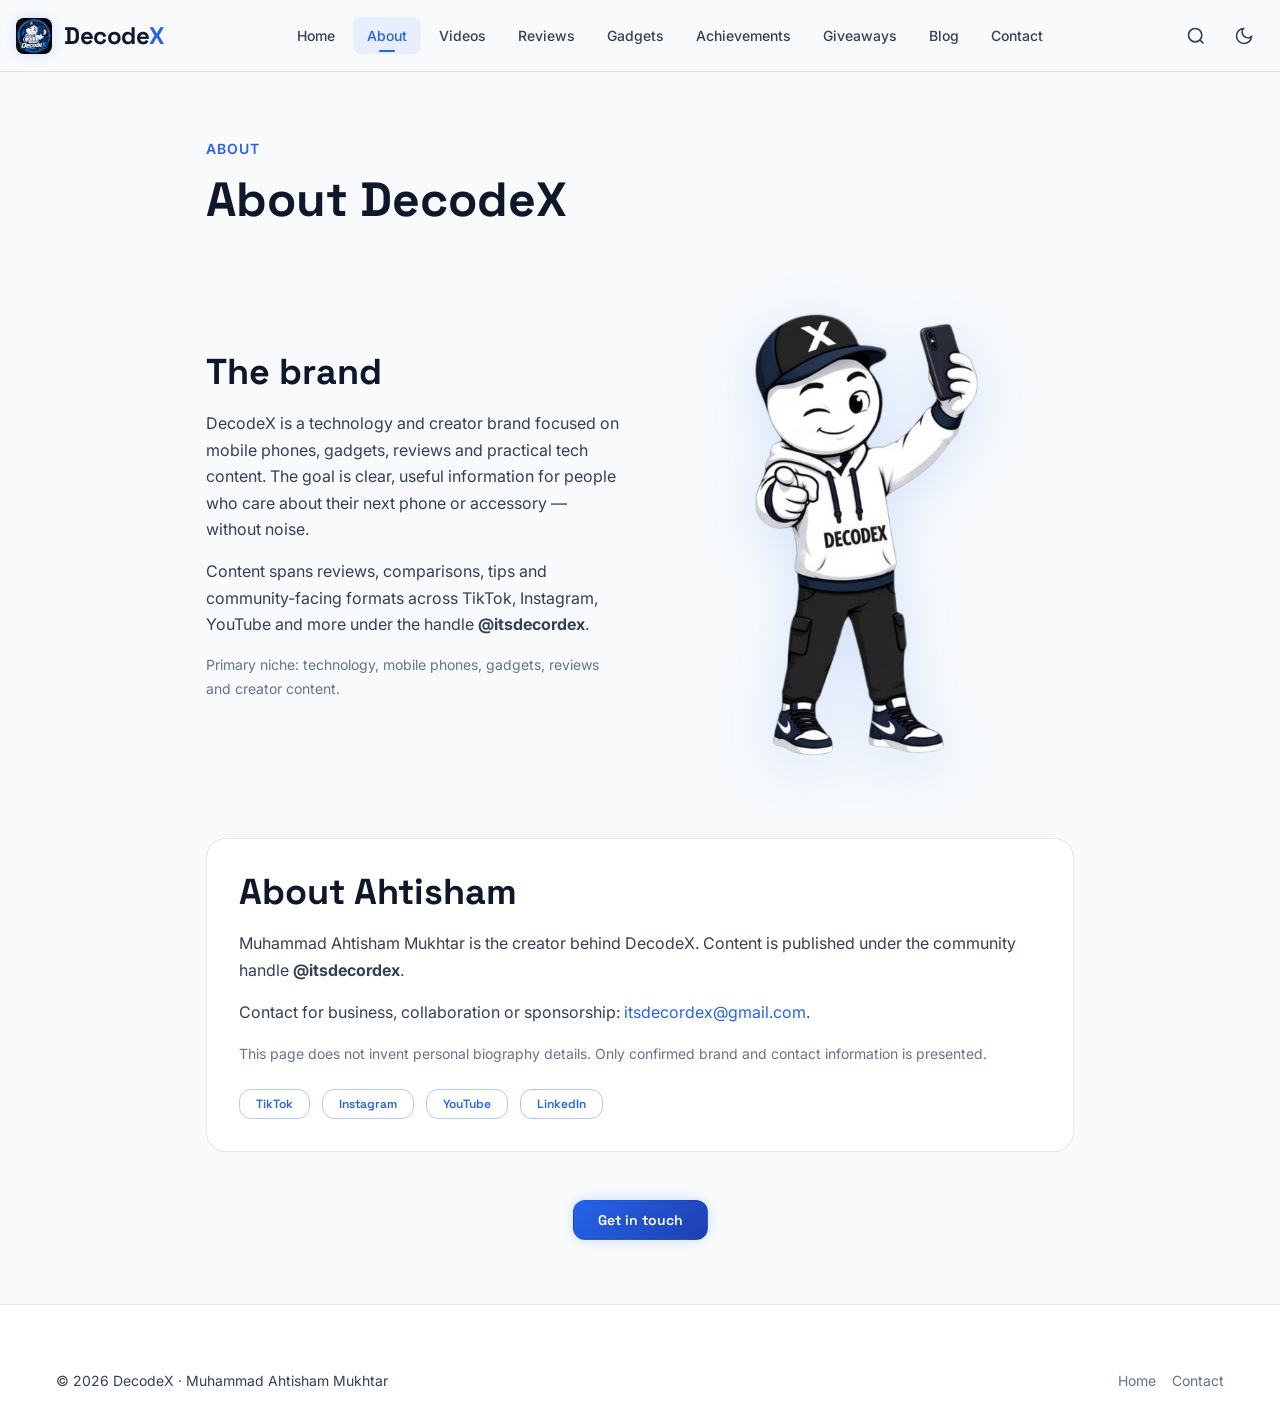
==== decodex/pages/about.html @ 6f349285 "Initial commit" ====
<!DOCTYPE html>
<html lang="en" data-theme="dark">
<head>
  <meta charset="UTF-8">
  <meta name="viewport" content="width=device-width, initial-scale=1.0">
  <meta name="description" content="About DecodeX and creator Muhammad Ahtisham Mukhtar — technology, phones and creator content.">
  <title>About — DecodeX</title>
  <link rel="icon" href="data:image/svg+xml,<svg xmlns='http://www.w3.org/2000/svg' viewBox='0 0 100 100'><rect fill='%233b82f6' rx='20' width='100' height='100'/><text x='50' y='68' font-size='50' font-weight='bold' fill='white' text-anchor='middle' font-family='system-ui'>X</text></svg>">
  <link rel="preconnect" href="https://fonts.googleapis.com">
  <link rel="preconnect" href="https://fonts.gstatic.com" crossorigin>
  <link href="https://fonts.googleapis.com/css2?family=Inter:wght@400;500;600&family=Space+Grotesk:wght@500;600;700&display=swap" rel="stylesheet">
  <link rel="stylesheet" href="../css/variables.css">
  <link rel="stylesheet" href="../css/base.css">
  <link rel="stylesheet" href="../css/layout.css">
  <link rel="stylesheet" href="../css/components.css">
</head>
<body>
  <div id="scroll-progress" class="scroll-progress"></div>
  <header class="site-header">
    <div class="header-inner">
      <a href="../index.html" class="logo"><img src="../assets/images/logo.png" alt="DecodeX" class="logo__mark"><span class="logo__text">Decode<span>X</span></span></a>
      <nav class="nav-desktop" aria-label="Main">
        <a href="../index.html" class="nav-link">Home</a>
        <a href="about.html" class="nav-link active">About</a>
        <a href="videos.html" class="nav-link">Videos</a>
        <a href="reviews.html" class="nav-link">Reviews</a>
        <a href="gadgets.html" class="nav-link">Gadgets</a>
        <a href="achievements.html" class="nav-link">Achievements</a>
        <a href="giveaways.html" class="nav-link">Giveaways</a>
        <a href="blog.html" class="nav-link">Blog</a>
        <a href="contact.html" class="nav-link">Contact</a>
      </nav>
      <div class="header-actions">
        <button class="search-toggle" data-search-open aria-label="Search"><svg width="20" height="20" viewBox="0 0 24 24" fill="none" stroke="currentColor" stroke-width="2"><circle cx="11" cy="11" r="8"/><path d="m21 21-4.3-4.3"/></svg></button>
        <button id="theme-toggle" class="theme-toggle" aria-label="Toggle theme"></button>
        <button id="menu-toggle" class="menu-toggle" aria-label="Menu" aria-expanded="false"><span class="menu-toggle__icon"><span></span><span></span><span></span></span></button>
      </div>
    </div>
  </header>
  <nav id="nav-mobile" class="nav-mobile">
    <ul class="nav-mobile__list">
      <li><a href="../index.html" class="nav-mobile__link">Home</a></li>
      <li><a href="about.html" class="nav-mobile__link active">About</a></li>
      <li><a href="videos.html" class="nav-mobile__link">Videos</a></li>
      <li><a href="reviews.html" class="nav-mobile__link">Reviews</a></li>
      <li><a href="finder.html" class="nav-mobile__link">Phone Finder</a></li>
      <li><a href="contact.html" class="nav-mobile__link">Contact</a></li>
    </ul>
  </nav>

  <main>
    <section class="section">
      <div class="container" style="max-width:900px">
        <div class="section-header" style="text-align:left;margin-bottom:var(--space-12)">
          <span class="section-header__eyebrow">About</span>
          <h1 class="section-header__title">About DecodeX</h1>
        </div>

        <div class="grid grid--2" style="align-items:center;gap:var(--space-10);margin-bottom:var(--space-16)">
          <div>
            <h2 style="margin-bottom:var(--space-4)">The brand</h2>
            <p style="margin-bottom:var(--space-4)">
              DecodeX is a technology and creator brand focused on mobile phones, gadgets, reviews and practical tech content.
              The goal is clear, useful information for people who care about their next phone or accessory — without noise.
            </p>
            <p style="margin-bottom:var(--space-4)">
              Content spans reviews, comparisons, tips and community-facing formats across TikTok, Instagram, YouTube and more under the handle <strong>@itsdecordex</strong>.
            </p>
            <p style="color:var(--color-text-muted);font-size:var(--fs-sm)">
              Primary niche: technology, mobile phones, gadgets, reviews and creator content.
            </p>
          </div>
          <div class="text-center">
            <img src="../assets/images/character.png" alt="DecodeX mascot" style="max-width:260px;margin-inline:auto;filter:drop-shadow(0 12px 28px rgba(59,130,246,0.2))" width="260" height="320" loading="lazy">
          </div>
        </div>

        <div style="background:var(--color-bg-card);border:1px solid var(--color-border);border-radius:var(--radius-2xl);padding:var(--space-8);margin-bottom:var(--space-12)">
          <h2 style="margin-bottom:var(--space-4)">About Ahtisham</h2>
          <p style="margin-bottom:var(--space-4)">
            Muhammad Ahtisham Mukhtar is the creator behind DecodeX. Content is published under the community handle <strong>@itsdecordex</strong>.
          </p>
          <p style="margin-bottom:var(--space-4)">
            Contact for business, collaboration or sponsorship: <a href="mailto:itsdecordex@gmail.com">itsdecordex@gmail.com</a>.
          </p>
          <p style="color:var(--color-text-muted);font-size:var(--fs-sm)">
            This page does not invent personal biography details. Only confirmed brand and contact information is presented.
          </p>
          <div style="margin-top:var(--space-6);display:flex;flex-wrap:wrap;gap:var(--space-3)">
            <a href="https://www.tiktok.com/@itsdecordex" class="btn btn--outline btn--sm" target="_blank" rel="noopener">TikTok</a>
            <a href="https://www.instagram.com/itsdecordex" class="btn btn--outline btn--sm" target="_blank" rel="noopener">Instagram</a>
            <a href="https://youtube.com/@itsdecordex" class="btn btn--outline btn--sm" target="_blank" rel="noopener">YouTube</a>
            <a href="https://www.linkedin.com/in/muhammad-ahtisham-mukhtar-68341a3a6" class="btn btn--outline btn--sm" target="_blank" rel="noopener">LinkedIn</a>
          </div>
        </div>

        <div class="text-center">
          <a href="contact.html" class="btn btn--primary">Get in touch</a>
        </div>
      </div>
    </section>
  </main>

  <footer class="site-footer">
    <div class="container">
      <div class="footer-bottom" style="border:none;padding-top:0">
        <p>© <span id="year"></span> DecodeX · Muhammad Ahtisham Mukhtar</p>
        <div class="footer-bottom__links">
          <a href="../index.html">Home</a>
          <a href="contact.html">Contact</a>
        </div>
      </div>
    </div>
  </footer>
  <button id="back-to-top" class="back-to-top" aria-label="Back to top"><svg width="20" height="20" viewBox="0 0 24 24" fill="none" stroke="currentColor" stroke-width="2"><path d="M18 15l-6-6-6 6"/></svg></button>
  <div id="search-overlay" class="search-overlay" role="dialog" aria-modal="true"><div class="search-modal"><div class="search-input-wrap"><input type="search" id="search-input" placeholder="Search…" aria-label="Search"><button id="search-close" class="btn btn--ghost btn--sm">Esc</button></div><div id="search-results" class="search-results"></div></div></div>
  <script>document.getElementById('year').textContent=new Date().getFullYear();</script>
  <script src="../data/phones.js"></script>
  <script src="../data/videos.js"></script>
  <script src="../js/app.js"></script>
</body>
</html>
---- decodex/css/variables.css ----
:root {
  /* Color Tokens - Dark Theme (Default) */
  --color-bg-primary: #0a0e1a;
  --color-bg-secondary: #0f1525;
  --color-bg-tertiary: #151c2e;
  --color-bg-elevated: #1a2338;
  --color-bg-card: #121a2c;
  --color-bg-hover: #1e2a42;
  
  --color-surface: #0d1320;
  --color-surface-alt: #141c2e;
  
  --color-text-primary: #f0f4fc;
  --color-text-secondary: #a0aec8;
  --color-text-muted: #6b7a99;
  --color-text-inverse: #0a0e1a;
  
  --color-accent: #3b82f6;
  --color-accent-hover: #60a5fa;
  --color-accent-muted: #2563eb;
  --color-accent-glow: rgba(59, 130, 246, 0.35);
  --color-accent-soft: rgba(59, 130, 246, 0.12);
  
  --color-royal: #1e3a8a;
  --color-royal-deep: #1e2a5a;
  --color-navy: #0f172a;
  
  --color-border: rgba(148, 163, 184, 0.12);
  --color-border-strong: rgba(148, 163, 184, 0.22);
  --color-border-accent: rgba(59, 130, 246, 0.4);
  
  --color-success: #22c55e;
  --color-warning: #f59e0b;
  --color-error: #ef4444;
  --color-info: #38bdf8;
  
  --color-white: #ffffff;
  --color-black: #000000;
  
  /* Gradients */
  --gradient-hero: linear-gradient(135deg, #0a0e1a 0%, #0f172a 40%, #1e3a5f 100%);
  --gradient-card: linear-gradient(180deg, rgba(30, 42, 66, 0.6) 0%, rgba(15, 21, 37, 0.9) 100%);
  --gradient-accent: linear-gradient(135deg, #3b82f6 0%, #1d4ed8 100%);
  --gradient-glow: radial-gradient(ellipse at center, rgba(59, 130, 246, 0.15) 0%, transparent 70%);
  
  /* Typography */
  --font-heading: 'Space Grotesk', 'Segoe UI', system-ui, sans-serif;
  --font-body: 'Inter', 'Segoe UI', system-ui, sans-serif;
  --font-mono: 'JetBrains Mono', 'Fira Code', monospace;
  
  --fs-xs: 0.75rem;
  --fs-sm: 0.875rem;
  --fs-base: 1rem;
  --fs-md: 1.125rem;
  --fs-lg: 1.25rem;
  --fs-xl: 1.5rem;
  --fs-2xl: 1.875rem;
  --fs-3xl: 2.25rem;
  --fs-4xl: 3rem;
  --fs-5xl: 3.75rem;
  --fs-6xl: 4.5rem;
  
  --fw-normal: 400;
  --fw-medium: 500;
  --fw-semibold: 600;
  --fw-bold: 700;
  --fw-extrabold: 800;
  
  --lh-tight: 1.2;
  --lh-snug: 1.35;
  --lh-normal: 1.5;
  --lh-relaxed: 1.65;
  
  /* Spacing Scale */
  --space-1: 0.25rem;
  --space-2: 0.5rem;
  --space-3: 0.75rem;
  --space-4: 1rem;
  --space-5: 1.25rem;
  --space-6: 1.5rem;
  --space-8: 2rem;
  --space-10: 2.5rem;
  --space-12: 3rem;
  --space-16: 4rem;
  --space-20: 5rem;
  --space-24: 6rem;
  --space-32: 8rem;
  
  /* Border Radius */
  --radius-sm: 0.375rem;
  --radius-md: 0.5rem;
  --radius-lg: 0.75rem;
  --radius-xl: 1rem;
  --radius-2xl: 1.25rem;
  --radius-3xl: 1.5rem;
  --radius-full: 9999px;
  
  /* Shadows */
  --shadow-sm: 0 1px 2px rgba(0, 0, 0, 0.3);
  --shadow-md: 0 4px 12px rgba(0, 0, 0, 0.35);
  --shadow-lg: 0 10px 30px rgba(0, 0, 0, 0.4);
  --shadow-xl: 0 20px 50px rgba(0, 0, 0, 0.45);
  --shadow-glow: 0 0 30px var(--color-accent-glow);
  --shadow-glow-sm: 0 0 15px var(--color-accent-glow);
  --shadow-card: 0 4px 20px rgba(0, 0, 0, 0.25), 0 0 0 1px var(--color-border);
  
  /* Transitions */
  --transition-fast: 150ms ease;
  --transition-base: 250ms ease;
  --transition-slow: 400ms ease;
  --transition-spring: 400ms cubic-bezier(0.34, 1.56, 0.64, 1);
  
  /* Layout */
  --header-height: 72px;
  --container-max: 1200px;
  --container-wide: 1400px;
  --sidebar-width: 280px;
  
  /* Z-index */
  --z-dropdown: 100;
  --z-sticky: 200;
  --z-header: 300;
  --z-modal: 400;
  --z-toast: 500;
  --z-preloader: 600;
}

/* Light Theme */
[data-theme="light"] {
  --color-bg-primary: #f8fafc;
  --color-bg-secondary: #ffffff;
  --color-bg-tertiary: #f1f5f9;
  --color-bg-elevated: #ffffff;
  --color-bg-card: #ffffff;
  --color-bg-hover: #e2e8f0;
  
  --color-surface: #ffffff;
  --color-surface-alt: #f1f5f9;
  
  --color-text-primary: #0f172a;
  --color-text-secondary: #334155;
  --color-text-muted: #64748b;
  --color-text-inverse: #f8fafc;
  
  --color-accent: #2563eb;
  --color-accent-hover: #1d4ed8;
  --color-accent-muted: #3b82f6;
  --color-accent-glow: rgba(37, 99, 235, 0.2);
  --color-accent-soft: rgba(37, 99, 235, 0.08);
  
  --color-royal: #1e40af;
  --color-royal-deep: #1e3a8a;
  --color-navy: #0f172a;
  
  --color-border: rgba(15, 23, 42, 0.1);
  --color-border-strong: rgba(15, 23, 42, 0.18);
  --color-border-accent: rgba(37, 99, 235, 0.35);
  
  --gradient-hero: linear-gradient(135deg, #f8fafc 0%, #e0e7ff 50%, #dbeafe 100%);
  --gradient-card: linear-gradient(180deg, #ffffff 0%, #f8fafc 100%);
  --gradient-accent: linear-gradient(135deg, #2563eb 0%, #1e40af 100%);
  --gradient-glow: radial-gradient(ellipse at center, rgba(37, 99, 235, 0.08) 0%, transparent 70%);
  
  --shadow-sm: 0 1px 2px rgba(0, 0, 0, 0.06);
  --shadow-md: 0 4px 12px rgba(0, 0, 0, 0.08);
  --shadow-lg: 0 10px 30px rgba(0, 0, 0, 0.1);
  --shadow-xl: 0 20px 50px rgba(0, 0, 0, 0.12);
  --shadow-glow: 0 0 25px var(--color-accent-glow);
  --shadow-glow-sm: 0 0 12px var(--color-accent-glow);
  --shadow-card: 0 4px 20px rgba(0, 0, 0, 0.06), 0 0 0 1px var(--color-border);
}

/* Reduced Motion */
@media (prefers-reduced-motion: reduce) {
  :root {
    --transition-fast: 0ms;
    --transition-base: 0ms;
    --transition-slow: 0ms;
    --transition-spring: 0ms;
  }
}
---- decodex/css/base.css ----
/* Reset & Base */
*,
*::before,
*::after {
  box-sizing: border-box;
  margin: 0;
  padding: 0;
}

html {
  scroll-behavior: smooth;
  -webkit-text-size-adjust: 100%;
  text-size-adjust: 100%;
}

@media (prefers-reduced-motion: reduce) {
  html {
    scroll-behavior: auto;
  }
}

body {
  font-family: var(--font-body);
  font-size: var(--fs-base);
  font-weight: var(--fw-normal);
  line-height: var(--lh-normal);
  color: var(--color-text-primary);
  background-color: var(--color-bg-primary);
  min-height: 100vh;
  overflow-x: hidden;
  -webkit-font-smoothing: antialiased;
  -moz-osx-font-smoothing: grayscale;
}

img, video, svg {
  max-width: 100%;
  height: auto;
  display: block;
}

a {
  color: var(--color-accent);
  text-decoration: none;
  transition: color var(--transition-fast);
}

a:hover {
  color: var(--color-accent-hover);
}

button {
  font-family: inherit;
  cursor: pointer;
  border: none;
  background: none;
}

ul, ol {
  list-style: none;
}

h1, h2, h3, h4, h5, h6 {
  font-family: var(--font-heading);
  font-weight: var(--fw-bold);
  line-height: var(--lh-tight);
  color: var(--color-text-primary);
}

h1 { font-size: var(--fs-4xl); }
h2 { font-size: var(--fs-3xl); }
h3 { font-size: var(--fs-2xl); }
h4 { font-size: var(--fs-xl); }
h5 { font-size: var(--fs-lg); }
h6 { font-size: var(--fs-md); }

p {
  color: var(--color-text-secondary);
  line-height: var(--lh-relaxed);
}

:focus-visible {
  outline: 2px solid var(--color-accent);
  outline-offset: 3px;
}

::selection {
  background: var(--color-accent);
  color: var(--color-white);
}

/* Utility Classes */
.container {
  width: 100%;
  max-width: var(--container-max);
  margin-inline: auto;
  padding-inline: var(--space-4);
}

.container--wide {
  max-width: var(--container-wide);
}

.sr-only {
  position: absolute;
  width: 1px;
  height: 1px;
  padding: 0;
  margin: -1px;
  overflow: hidden;
  clip: rect(0, 0, 0, 0);
  white-space: nowrap;
  border: 0;
}

.visually-hidden {
  position: absolute !important;
  height: 1px;
  width: 1px;
  overflow: hidden;
  clip: rect(1px, 1px, 1px, 1px);
  white-space: nowrap;
}

/* Section spacing */
.section {
  padding-block: var(--space-16);
}

.section--sm {
  padding-block: var(--space-10);
}

.section--lg {
  padding-block: var(--space-24);
}

.section-header {
  margin-bottom: var(--space-10);
  text-align: center;
}

.section-header__eyebrow {
  display: inline-block;
  font-size: var(--fs-sm);
  font-weight: var(--fw-semibold);
  text-transform: uppercase;
  letter-spacing: 0.08em;
  color: var(--color-accent);
  margin-bottom: var(--space-3);
}

.section-header__title {
  margin-bottom: var(--space-3);
}

.section-header__desc {
  max-width: 560px;
  margin-inline: auto;
  color: var(--color-text-secondary);
}

/* Buttons */
.btn {
  display: inline-flex;
  align-items: center;
  justify-content: center;
  gap: var(--space-2);
  padding: 0.75rem 1.5rem;
  font-family: var(--font-heading);
  font-size: var(--fs-sm);
  font-weight: var(--fw-semibold);
  line-height: 1;
  border-radius: var(--radius-lg);
  border: 1px solid transparent;
  transition: all var(--transition-base);
  white-space: nowrap;
  text-decoration: none;
  cursor: pointer;
}

.btn:disabled {
  opacity: 0.5;
  cursor: not-allowed;
}

.btn--primary {
  background: var(--gradient-accent);
  color: var(--color-white);
  box-shadow: var(--shadow-glow-sm);
}

.btn--primary:hover {
  transform: translateY(-2px);
  box-shadow: var(--shadow-glow);
  color: var(--color-white);
}

.btn--secondary {
  background: var(--color-bg-elevated);
  color: var(--color-text-primary);
  border-color: var(--color-border-strong);
}

.btn--secondary:hover {
  background: var(--color-bg-hover);
  border-color: var(--color-accent);
  color: var(--color-accent);
}

.btn--ghost {
  background: transparent;
  color: var(--color-text-secondary);
  border-color: transparent;
}

.btn--ghost:hover {
  color: var(--color-accent);
  background: var(--color-accent-soft);
}

.btn--outline {
  background: transparent;
  color: var(--color-accent);
  border-color: var(--color-border-accent);
}

.btn--outline:hover {
  background: var(--color-accent-soft);
  border-color: var(--color-accent);
}

.btn--sm {
  padding: 0.5rem 1rem;
  font-size: var(--fs-xs);
}

.btn--lg {
  padding: 1rem 2rem;
  font-size: var(--fs-base);
}

.btn--icon {
  width: 44px;
  height: 44px;
  padding: 0;
  border-radius: var(--radius-full);
}

/* Cards */
.card {
  background: var(--color-bg-card);
  border: 1px solid var(--color-border);
  border-radius: var(--radius-xl);
  overflow: hidden;
  transition: all var(--transition-base);
  box-shadow: var(--shadow-card);
}

.card:hover {
  border-color: var(--color-border-accent);
  box-shadow: var(--shadow-lg), var(--shadow-glow-sm);
  transform: translateY(-4px);
}

.card__body {
  padding: var(--space-5);
}

.card__title {
  font-size: var(--fs-lg);
  margin-bottom: var(--space-2);
}

.card__desc {
  font-size: var(--fs-sm);
  color: var(--color-text-secondary);
}

/* Badges */
.badge {
  display: inline-flex;
  align-items: center;
  gap: var(--space-1);
  padding: 0.25rem 0.625rem;
  font-size: var(--fs-xs);
  font-weight: var(--fw-semibold);
  border-radius: var(--radius-full);
  background: var(--color-accent-soft);
  color: var(--color-accent);
  text-transform: uppercase;
  letter-spacing: 0.04em;
}

.badge--success {
  background: rgba(34, 197, 94, 0.15);
  color: var(--color-success);
}

.badge--warning {
  background: rgba(245, 158, 11, 0.15);
  color: var(--color-warning);
}

.badge--error {
  background: rgba(239, 68, 68, 0.15);
  color: var(--color-error);
}

.badge--neutral {
  background: var(--color-bg-hover);
  color: var(--color-text-muted);
}

/* Tags */
.tag {
  display: inline-flex;
  padding: 0.3rem 0.75rem;
  font-size: var(--fs-xs);
  font-weight: var(--fw-medium);
  border-radius: var(--radius-md);
  background: var(--color-bg-tertiary);
  color: var(--color-text-secondary);
  border: 1px solid var(--color-border);
}

/* Grid helpers */
.grid {
  display: grid;
  gap: var(--space-6);
}

.grid--2 {
  grid-template-columns: repeat(2, 1fr);
}

.grid--3 {
  grid-template-columns: repeat(3, 1fr);
}

.grid--4 {
  grid-template-columns: repeat(4, 1fr);
}

@media (max-width: 1024px) {
  .grid--4 { grid-template-columns: repeat(2, 1fr); }
  .grid--3 { grid-template-columns: repeat(2, 1fr); }
}

@media (max-width: 640px) {
  .grid--4,
  .grid--3,
  .grid--2 {
    grid-template-columns: 1fr;
  }
}

/* Flex helpers */
.flex {
  display: flex;
}

.flex-center {
  display: flex;
  align-items: center;
  justify-content: center;
}

.flex-between {
  display: flex;
  align-items: center;
  justify-content: space-between;
}

.gap-2 { gap: var(--space-2); }
.gap-3 { gap: var(--space-3); }
.gap-4 { gap: var(--space-4); }
.gap-6 { gap: var(--space-6); }

/* Text utilities */
.text-center { text-align: center; }
.text-left { text-align: left; }
.text-right { text-align: right; }
.text-accent { color: var(--color-accent); }
.text-muted { color: var(--color-text-muted); }
.text-secondary { color: var(--color-text-secondary); }

/* Glow effects */
.glow {
  box-shadow: var(--shadow-glow);
}

.glow-text {
  text-shadow: 0 0 20px var(--color-accent-glow);
}

/* Scrollbar */
::-webkit-scrollbar {
  width: 8px;
  height: 8px;
}

::-webkit-scrollbar-track {
  background: var(--color-bg-secondary);
}

::-webkit-scrollbar-thumb {
  background: var(--color-bg-hover);
  border-radius: var(--radius-full);
}

::-webkit-scrollbar-thumb:hover {
  background: var(--color-accent-muted);
}
---- decodex/css/layout.css ----
/* ========== HEADER ========== */
.site-header {
  position: sticky;
  top: 0;
  z-index: var(--z-header);
  height: var(--header-height);
  background: rgba(10, 14, 26, 0.85);
  backdrop-filter: blur(16px);
  -webkit-backdrop-filter: blur(16px);
  border-bottom: 1px solid var(--color-border);
  transition: background var(--transition-base), box-shadow var(--transition-base);
}

[data-theme="light"] .site-header {
  background: rgba(248, 250, 252, 0.9);
}

.site-header.scrolled {
  box-shadow: var(--shadow-md);
}

.header-inner {
  display: flex;
  align-items: center;
  justify-content: space-between;
  height: 100%;
  max-width: var(--container-wide);
  margin-inline: auto;
  padding-inline: var(--space-4);
}

.logo {
  display: flex;
  align-items: center;
  gap: var(--space-3);
  text-decoration: none;
  color: var(--color-text-primary);
  font-family: var(--font-heading);
  font-weight: var(--fw-extrabold);
  font-size: var(--fs-xl);
  letter-spacing: -0.02em;
}

.logo__mark {
  width: 36px;
  height: 36px;
  border-radius: var(--radius-md);
  display: flex;
  align-items: center;
  justify-content: center;
  color: white;
  font-weight: var(--fw-extrabold);
  font-size: var(--fs-lg);
  box-shadow: var(--shadow-glow-sm);
  object-fit: cover;
}

.logo__text span {
  color: var(--color-accent);
}

/* Navigation */
.nav-desktop {
  display: none;
  align-items: center;
  gap: var(--space-1);
}

@media (min-width: 1024px) {
  .nav-desktop {
    display: flex;
  }
}

.nav-link {
  padding: 0.5rem 0.875rem;
  font-size: var(--fs-sm);
  font-weight: var(--fw-medium);
  color: var(--color-text-secondary);
  border-radius: var(--radius-md);
  transition: all var(--transition-fast);
  position: relative;
}

.nav-link:hover,
.nav-link.active {
  color: var(--color-accent);
  background: var(--color-accent-soft);
}

.nav-link.active::after {
  content: '';
  position: absolute;
  bottom: 2px;
  left: 50%;
  transform: translateX(-50%);
  width: 16px;
  height: 2px;
  background: var(--color-accent);
  border-radius: var(--radius-full);
}

/* Header actions */
.header-actions {
  display: flex;
  align-items: center;
  gap: var(--space-2);
}

.theme-toggle,
.search-toggle,
.menu-toggle {
  width: 40px;
  height: 40px;
  display: flex;
  align-items: center;
  justify-content: center;
  border-radius: var(--radius-full);
  color: var(--color-text-secondary);
  background: transparent;
  border: 1px solid transparent;
  transition: all var(--transition-fast);
}

.theme-toggle:hover,
.search-toggle:hover,
.menu-toggle:hover {
  color: var(--color-accent);
  background: var(--color-accent-soft);
  border-color: var(--color-border-accent);
}

.menu-toggle {
  display: flex;
}

@media (min-width: 1024px) {
  .menu-toggle {
    display: none;
  }
}

.menu-toggle__icon {
  width: 22px;
  height: 16px;
  position: relative;
}

.menu-toggle__icon span {
  display: block;
  position: absolute;
  height: 2px;
  width: 100%;
  background: currentColor;
  border-radius: 2px;
  transition: all var(--transition-base);
}

.menu-toggle__icon span:nth-child(1) { top: 0; }
.menu-toggle__icon span:nth-child(2) { top: 7px; }
.menu-toggle__icon span:nth-child(3) { top: 14px; }

.menu-toggle[aria-expanded="true"] .menu-toggle__icon span:nth-child(1) {
  top: 7px;
  transform: rotate(45deg);
}

.menu-toggle[aria-expanded="true"] .menu-toggle__icon span:nth-child(2) {
  opacity: 0;
}

.menu-toggle[aria-expanded="true"] .menu-toggle__icon span:nth-child(3) {
  top: 7px;
  transform: rotate(-45deg);
}

/* Mobile Nav */
.nav-mobile {
  position: fixed;
  inset: var(--header-height) 0 0 0;
  background: var(--color-bg-primary);
  z-index: var(--z-header);
  transform: translateX(100%);
  transition: transform var(--transition-slow);
  overflow-y: auto;
  padding: var(--space-6);
}

.nav-mobile.open {
  transform: translateX(0);
}

.nav-mobile__list {
  display: flex;
  flex-direction: column;
  gap: var(--space-2);
}

.nav-mobile__link {
  display: block;
  padding: var(--space-4);
  font-size: var(--fs-lg);
  font-weight: var(--fw-medium);
  color: var(--color-text-secondary);
  border-radius: var(--radius-lg);
  border: 1px solid transparent;
  transition: all var(--transition-fast);
}

.nav-mobile__link:hover,
.nav-mobile__link.active {
  color: var(--color-accent);
  background: var(--color-accent-soft);
  border-color: var(--color-border-accent);
}

.nav-mobile__socials {
  margin-top: var(--space-8);
  display: flex;
  gap: var(--space-3);
  justify-content: center;
}

/* ========== HERO ========== */
.hero {
  position: relative;
  min-height: calc(100vh - var(--header-height));
  display: flex;
  align-items: center;
  overflow: hidden;
  background: var(--gradient-hero);
}

.hero::before {
  content: '';
  position: absolute;
  inset: 0;
  background: var(--gradient-glow);
  pointer-events: none;
}

.hero-inner {
  display: grid;
  grid-template-columns: 1fr;
  gap: var(--space-10);
  align-items: center;
  position: relative;
  z-index: 1;
  padding-block: var(--space-12);
}

@media (min-width: 900px) {
  .hero-inner {
    grid-template-columns: 1.1fr 0.9fr;
    gap: var(--space-8);
  }
}

.hero-content {
  max-width: 580px;
}

.hero-eyebrow {
  display: inline-flex;
  align-items: center;
  gap: var(--space-2);
  padding: 0.4rem 0.9rem;
  background: var(--color-accent-soft);
  border: 1px solid var(--color-border-accent);
  border-radius: var(--radius-full);
  font-size: var(--fs-sm);
  font-weight: var(--fw-semibold);
  color: var(--color-accent);
  margin-bottom: var(--space-5);
}

.hero-title {
  font-size: clamp(2.25rem, 5vw, 3.75rem);
  font-weight: var(--fw-extrabold);
  letter-spacing: -0.03em;
  margin-bottom: var(--space-5);
  line-height: 1.1;
}

.hero-title span {
  color: var(--color-accent);
  position: relative;
}

.hero-desc {
  font-size: var(--fs-lg);
  color: var(--color-text-secondary);
  margin-bottom: var(--space-8);
  max-width: 480px;
}

.hero-ctas {
  display: flex;
  flex-wrap: wrap;
  gap: var(--space-3);
  margin-bottom: var(--space-8);
}

.hero-stats {
  display: flex;
  flex-wrap: wrap;
  gap: var(--space-6);
}

.hero-stat {
  text-align: left;
}

.hero-stat__value {
  font-family: var(--font-heading);
  font-size: var(--fs-2xl);
  font-weight: var(--fw-bold);
  color: var(--color-text-primary);
}

.hero-stat__label {
  font-size: var(--fs-sm);
  color: var(--color-text-muted);
}

.hero-character {
  position: relative;
  display: flex;
  justify-content: center;
  align-items: flex-end;
}

.hero-character__img {
  max-width: 380px;
  width: 100%;
  height: auto;
  filter: drop-shadow(0 20px 40px rgba(59, 130, 246, 0.25));
  animation: float 6s ease-in-out infinite;
}

@media (prefers-reduced-motion: reduce) {
  .hero-character__img {
    animation: none;
  }
}

@keyframes float {
  0%, 100% { transform: translateY(0); }
  50% { transform: translateY(-12px); }
}

.hero-character__glow {
  position: absolute;
  bottom: 10%;
  left: 50%;
  transform: translateX(-50%);
  width: 70%;
  height: 40%;
  background: radial-gradient(ellipse, var(--color-accent-glow) 0%, transparent 70%);
  pointer-events: none;
  z-index: -1;
}

/* ========== FOOTER ========== */
.site-footer {
  background: var(--color-bg-secondary);
  border-top: 1px solid var(--color-border);
  padding-block: var(--space-16) var(--space-8);
}

.footer-grid {
  display: grid;
  grid-template-columns: 1.5fr 1fr 1fr 1fr;
  gap: var(--space-10);
  margin-bottom: var(--space-12);
}

@media (max-width: 900px) {
  .footer-grid {
    grid-template-columns: 1fr 1fr;
  }
}

@media (max-width: 560px) {
  .footer-grid {
    grid-template-columns: 1fr;
  }
}

.footer-brand__logo {
  display: flex;
  align-items: center;
  gap: var(--space-2);
  font-family: var(--font-heading);
  font-weight: var(--fw-extrabold);
  font-size: var(--fs-xl);
  color: var(--color-text-primary);
  margin-bottom: var(--space-4);
}

.footer-brand__tagline {
  font-size: var(--fs-sm);
  color: var(--color-text-muted);
  margin-bottom: var(--space-5);
  max-width: 260px;
}

.footer-socials {
  display: flex;
  gap: var(--space-3);
}

.footer-social {
  width: 40px;
  height: 40px;
  display: flex;
  align-items: center;
  justify-content: center;
  border-radius: var(--radius-full);
  background: var(--color-bg-elevated);
  border: 1px solid var(--color-border);
  color: var(--color-text-secondary);
  transition: all var(--transition-fast);
}

.footer-social:hover {
  color: var(--color-accent);
  border-color: var(--color-accent);
  background: var(--color-accent-soft);
  transform: translateY(-2px);
}

.footer-col__title {
  font-size: var(--fs-sm);
  font-weight: var(--fw-semibold);
  text-transform: uppercase;
  letter-spacing: 0.06em;
  color: var(--color-text-primary);
  margin-bottom: var(--space-4);
}

.footer-links {
  display: flex;
  flex-direction: column;
  gap: var(--space-2);
}

.footer-links a {
  font-size: var(--fs-sm);
  color: var(--color-text-secondary);
  transition: color var(--transition-fast);
}

.footer-links a:hover {
  color: var(--color-accent);
}

.footer-bottom {
  display: flex;
  flex-wrap: wrap;
  align-items: center;
  justify-content: space-between;
  gap: var(--space-4);
  padding-top: var(--space-8);
  border-top: 1px solid var(--color-border);
  font-size: var(--fs-sm);
  color: var(--color-text-muted);
}

.footer-bottom__links {
  display: flex;
  gap: var(--space-4);
}

.footer-bottom__links a {
  color: var(--color-text-muted);
}

.footer-bottom__links a:hover {
  color: var(--color-accent);
}

/* Back to top */
.back-to-top {
  position: fixed;
  bottom: var(--space-6);
  right: var(--space-6);
  width: 48px;
  height: 48px;
  display: flex;
  align-items: center;
  justify-content: center;
  background: var(--color-accent);
  color: white;
  border-radius: var(--radius-full);
  box-shadow: var(--shadow-glow);
  opacity: 0;
  visibility: hidden;
  transform: translateY(20px);
  transition: all var(--transition-base);
  z-index: var(--z-sticky);
}

.back-to-top.visible {
  opacity: 1;
  visibility: visible;
  transform: translateY(0);
}

.back-to-top:hover {
  transform: translateY(-4px);
  box-shadow: var(--shadow-glow), var(--shadow-lg);
}

/* Scroll progress */
.scroll-progress {
  position: fixed;
  top: 0;
  left: 0;
  height: 3px;
  background: var(--gradient-accent);
  width: 0%;
  z-index: calc(var(--z-header) + 1);
  transition: width 50ms linear;
}
---- decodex/css/components.css ----
/* ========== FEATURED / CONTENT CARDS ========== */
.featured-grid {
  display: grid;
  grid-template-columns: repeat(auto-fill, minmax(280px, 1fr));
  gap: var(--space-6);
}

.content-card {
  background: var(--color-bg-card);
  border: 1px solid var(--color-border);
  border-radius: var(--radius-xl);
  overflow: hidden;
  transition: all var(--transition-base);
  display: flex;
  flex-direction: column;
}

.content-card:hover {
  border-color: var(--color-border-accent);
  transform: translateY(-4px);
  box-shadow: var(--shadow-lg), var(--shadow-glow-sm);
}

.content-card__media {
  position: relative;
  aspect-ratio: 16 / 10;
  overflow: hidden;
  background: var(--color-bg-tertiary);
}

.content-card__media img {
  width: 100%;
  height: 100%;
  object-fit: cover;
  transition: transform var(--transition-slow);
}

.content-card:hover .content-card__media img {
  transform: scale(1.05);
}

.content-card__badge {
  position: absolute;
  top: var(--space-3);
  left: var(--space-3);
}

.content-card__body {
  padding: var(--space-5);
  flex: 1;
  display: flex;
  flex-direction: column;
}

.content-card__meta {
  display: flex;
  align-items: center;
  gap: var(--space-3);
  font-size: var(--fs-xs);
  color: var(--color-text-muted);
  margin-bottom: var(--space-2);
}

.content-card__title {
  font-size: var(--fs-lg);
  margin-bottom: var(--space-2);
  display: -webkit-box;
  -webkit-line-clamp: 2;
  -webkit-box-orient: vertical;
  overflow: hidden;
}

.content-card__desc {
  font-size: var(--fs-sm);
  color: var(--color-text-secondary);
  margin-bottom: var(--space-4);
  flex: 1;
  display: -webkit-box;
  -webkit-line-clamp: 2;
  -webkit-box-orient: vertical;
  overflow: hidden;
}

.content-card__footer {
  display: flex;
  align-items: center;
  justify-content: space-between;
  margin-top: auto;
}

/* ========== VIDEO CARDS (TikTok style) ========== */
.video-carousel {
  position: relative;
  overflow: hidden;
}

.video-track {
  display: flex;
  gap: var(--space-4);
  overflow-x: auto;
  scroll-snap-type: x mandatory;
  scroll-behavior: smooth;
  -webkit-overflow-scrolling: touch;
  padding-bottom: var(--space-4);
  scrollbar-width: none;
}

.video-track::-webkit-scrollbar {
  display: none;
}

.video-card {
  flex: 0 0 220px;
  scroll-snap-align: start;
  background: var(--color-bg-card);
  border: 1px solid var(--color-border);
  border-radius: var(--radius-xl);
  overflow: hidden;
  transition: all var(--transition-base);
}

@media (min-width: 640px) {
  .video-card {
    flex: 0 0 260px;
  }
}

.video-card:hover {
  border-color: var(--color-border-accent);
  transform: translateY(-4px);
  box-shadow: var(--shadow-glow-sm);
}

.video-card__thumb {
  position: relative;
  aspect-ratio: 9 / 16;
  background: var(--color-bg-tertiary);
  overflow: hidden;
}

.video-card__thumb img {
  width: 100%;
  height: 100%;
  object-fit: cover;
}

.video-card__platform {
  position: absolute;
  top: var(--space-3);
  right: var(--space-3);
  padding: 0.25rem 0.5rem;
  background: rgba(0, 0, 0, 0.7);
  border-radius: var(--radius-sm);
  font-size: 0.65rem;
  font-weight: var(--fw-semibold);
  color: white;
  text-transform: uppercase;
}

.video-card__play {
  position: absolute;
  inset: 0;
  display: flex;
  align-items: center;
  justify-content: center;
  background: rgba(0, 0, 0, 0.3);
  opacity: 0;
  transition: opacity var(--transition-fast);
}

.video-card:hover .video-card__play {
  opacity: 1;
}

.video-card__play-icon {
  width: 48px;
  height: 48px;
  background: var(--color-accent);
  border-radius: var(--radius-full);
  display: flex;
  align-items: center;
  justify-content: center;
  color: white;
  box-shadow: var(--shadow-glow);
}

.video-card__body {
  padding: var(--space-4);
}

.video-card__title {
  font-size: var(--fs-sm);
  font-weight: var(--fw-semibold);
  margin-bottom: var(--space-1);
  display: -webkit-box;
  -webkit-line-clamp: 2;
  -webkit-box-orient: vertical;
  overflow: hidden;
}

.video-card__meta {
  font-size: var(--fs-xs);
  color: var(--color-text-muted);
}

.carousel-nav {
  display: flex;
  gap: var(--space-2);
  justify-content: flex-end;
  margin-bottom: var(--space-4);
}

.carousel-btn {
  width: 40px;
  height: 40px;
  display: flex;
  align-items: center;
  justify-content: center;
  border-radius: var(--radius-full);
  background: var(--color-bg-elevated);
  border: 1px solid var(--color-border);
  color: var(--color-text-secondary);
  transition: all var(--transition-fast);
}

.carousel-btn:hover:not(:disabled) {
  color: var(--color-accent);
  border-color: var(--color-accent);
  background: var(--color-accent-soft);
}

.carousel-btn:disabled {
  opacity: 0.4;
  cursor: not-allowed;
}

/* ========== PHONE CARDS ========== */
.phone-card {
  background: var(--color-bg-card);
  border: 1px solid var(--color-border);
  border-radius: var(--radius-xl);
  overflow: hidden;
  transition: all var(--transition-base);
  display: flex;
  flex-direction: column;
}

.phone-card:hover {
  border-color: var(--color-border-accent);
  transform: translateY(-4px);
  box-shadow: var(--shadow-lg), var(--shadow-glow-sm);
}

.phone-card__img {
  aspect-ratio: 1;
  background: var(--color-bg-tertiary);
  display: flex;
  align-items: center;
  justify-content: center;
  padding: var(--space-6);
}

.phone-card__img img {
  max-height: 180px;
  object-fit: contain;
}

.phone-card__body {
  padding: var(--space-5);
  flex: 1;
  display: flex;
  flex-direction: column;
}

.phone-card__brand {
  font-size: var(--fs-xs);
  color: var(--color-text-muted);
  text-transform: uppercase;
  letter-spacing: 0.05em;
  margin-bottom: var(--space-1);
}

.phone-card__name {
  font-size: var(--fs-lg);
  margin-bottom: var(--space-2);
}

.phone-card__rating {
  display: flex;
  align-items: center;
  gap: var(--space-2);
  margin-bottom: var(--space-3);
}

.stars {
  display: flex;
  gap: 2px;
  color: var(--color-warning);
}

.phone-card__price {
  font-family: var(--font-heading);
  font-size: var(--fs-xl);
  font-weight: var(--fw-bold);
  color: var(--color-accent);
  margin-bottom: var(--space-1);
}

.phone-card__price-note {
  font-size: var(--fs-xs);
  color: var(--color-text-muted);
  margin-bottom: var(--space-4);
}

.phone-card__specs {
  display: flex;
  flex-wrap: wrap;
  gap: var(--space-2);
  margin-bottom: var(--space-4);
}

.phone-card__actions {
  display: flex;
  gap: var(--space-2);
  margin-top: auto;
}

/* ========== PHONE FINDER ========== */
.finder-panel {
  background: var(--color-bg-card);
  border: 1px solid var(--color-border);
  border-radius: var(--radius-2xl);
  padding: var(--space-8);
}

.finder-criteria {
  display: grid;
  grid-template-columns: repeat(auto-fill, minmax(140px, 1fr));
  gap: var(--space-3);
  margin-bottom: var(--space-6);
}

.criteria-chip {
  display: flex;
  align-items: center;
  gap: var(--space-2);
  padding: 0.75rem 1rem;
  background: var(--color-bg-tertiary);
  border: 1px solid var(--color-border);
  border-radius: var(--radius-lg);
  font-size: var(--fs-sm);
  font-weight: var(--fw-medium);
  color: var(--color-text-secondary);
  cursor: pointer;
  transition: all var(--transition-fast);
  user-select: none;
}

.criteria-chip:hover {
  border-color: var(--color-border-accent);
  color: var(--color-accent);
}

.criteria-chip.active {
  background: var(--color-accent-soft);
  border-color: var(--color-accent);
  color: var(--color-accent);
}

.criteria-chip input {
  display: none;
}

.budget-range {
  margin-bottom: var(--space-6);
}

.budget-range label {
  display: block;
  font-size: var(--fs-sm);
  font-weight: var(--fw-medium);
  margin-bottom: var(--space-2);
  color: var(--color-text-secondary);
}

.budget-range input[type="range"] {
  width: 100%;
  accent-color: var(--color-accent);
}

.budget-display {
  font-family: var(--font-heading);
  font-weight: var(--fw-bold);
  color: var(--color-accent);
  margin-top: var(--space-2);
}

.finder-results {
  margin-top: var(--space-8);
}

.match-card {
  background: var(--color-bg-elevated);
  border: 1px solid var(--color-border);
  border-radius: var(--radius-xl);
  padding: var(--space-5);
  display: grid;
  grid-template-columns: auto 1fr auto;
  gap: var(--space-5);
  align-items: center;
  margin-bottom: var(--space-4);
  transition: all var(--transition-fast);
}

.match-card:hover {
  border-color: var(--color-border-accent);
}

.match-score {
  width: 56px;
  height: 56px;
  border-radius: var(--radius-full);
  background: var(--color-accent-soft);
  border: 2px solid var(--color-accent);
  display: flex;
  align-items: center;
  justify-content: center;
  font-family: var(--font-heading);
  font-weight: var(--fw-bold);
  color: var(--color-accent);
  font-size: var(--fs-sm);
}

/* ========== COMPARISON ========== */
.compare-table {
  width: 100%;
  border-collapse: collapse;
  font-size: var(--fs-sm);
}

.compare-table th,
.compare-table td {
  padding: var(--space-3) var(--space-4);
  text-align: left;
  border-bottom: 1px solid var(--color-border);
}

.compare-table th {
  background: var(--color-bg-tertiary);
  font-weight: var(--fw-semibold);
  color: var(--color-text-primary);
}

.compare-table td {
  color: var(--color-text-secondary);
}

.compare-table .highlight {
  color: var(--color-accent);
  font-weight: var(--fw-semibold);
}

.compare-mobile {
  display: none;
}

@media (max-width: 768px) {
  .compare-desktop {
    display: none;
  }
  .compare-mobile {
    display: block;
  }
  .compare-mobile__section {
    margin-bottom: var(--space-6);
  }
  .compare-mobile__row {
    display: grid;
    grid-template-columns: 1fr 1fr;
    gap: var(--space-3);
    padding: var(--space-3) 0;
    border-bottom: 1px solid var(--color-border);
  }
  .compare-mobile__label {
    grid-column: 1 / -1;
    font-size: var(--fs-xs);
    font-weight: var(--fw-semibold);
    color: var(--color-text-muted);
    text-transform: uppercase;
    margin-bottom: var(--space-1);
  }
}

/* ========== CONTACT FORM ========== */
.contact-form {
  display: grid;
  gap: var(--space-5);
}

.form-group {
  display: flex;
  flex-direction: column;
  gap: var(--space-2);
}

.form-group label {
  font-size: var(--fs-sm);
  font-weight: var(--fw-medium);
  color: var(--color-text-secondary);
}

.form-group input,
.form-group select,
.form-group textarea {
  padding: 0.875rem 1rem;
  background: var(--color-bg-tertiary);
  border: 1px solid var(--color-border);
  border-radius: var(--radius-lg);
  color: var(--color-text-primary);
  font-family: inherit;
  font-size: var(--fs-base);
  transition: border-color var(--transition-fast), box-shadow var(--transition-fast);
}

.form-group input:focus,
.form-group select:focus,
.form-group textarea:focus {
  outline: none;
  border-color: var(--color-accent);
  box-shadow: 0 0 0 3px var(--color-accent-soft);
}

.form-group textarea {
  min-height: 140px;
  resize: vertical;
}

.form-group .error-msg {
  font-size: var(--fs-xs);
  color: var(--color-error);
  display: none;
}

.form-group.has-error input,
.form-group.has-error select,
.form-group.has-error textarea {
  border-color: var(--color-error);
}

.form-group.has-error .error-msg {
  display: block;
}

.form-row {
  display: grid;
  grid-template-columns: 1fr 1fr;
  gap: var(--space-5);
}

@media (max-width: 560px) {
  .form-row {
    grid-template-columns: 1fr;
  }
}

/* ========== TOAST ========== */
.toast-container {
  position: fixed;
  bottom: var(--space-6);
  left: 50%;
  transform: translateX(-50%);
  z-index: var(--z-toast);
  display: flex;
  flex-direction: column;
  gap: var(--space-3);
  pointer-events: none;
}

.toast {
  pointer-events: auto;
  padding: var(--space-4) var(--space-5);
  background: var(--color-bg-elevated);
  border: 1px solid var(--color-border);
  border-radius: var(--radius-lg);
  box-shadow: var(--shadow-lg);
  display: flex;
  align-items: center;
  gap: var(--space-3);
  min-width: 280px;
  max-width: 420px;
  animation: toast-in 0.3s ease;
}

.toast--success {
  border-color: var(--color-success);
}

.toast--error {
  border-color: var(--color-error);
}

@keyframes toast-in {
  from {
    opacity: 0;
    transform: translateY(20px);
  }
  to {
    opacity: 1;
    transform: translateY(0);
  }
}

/* ========== SEARCH MODAL ========== */
.search-overlay {
  position: fixed;
  inset: 0;
  background: rgba(0, 0, 0, 0.7);
  backdrop-filter: blur(8px);
  z-index: var(--z-modal);
  display: flex;
  align-items: flex-start;
  justify-content: center;
  padding-top: 15vh;
  opacity: 0;
  visibility: hidden;
  transition: all var(--transition-base);
}

.search-overlay.open {
  opacity: 1;
  visibility: visible;
}

.search-modal {
  width: 100%;
  max-width: 600px;
  background: var(--color-bg-card);
  border: 1px solid var(--color-border);
  border-radius: var(--radius-2xl);
  box-shadow: var(--shadow-xl);
  overflow: hidden;
  transform: translateY(-20px);
  transition: transform var(--transition-base);
}

.search-overlay.open .search-modal {
  transform: translateY(0);
}

.search-input-wrap {
  display: flex;
  align-items: center;
  gap: var(--space-3);
  padding: var(--space-4) var(--space-5);
  border-bottom: 1px solid var(--color-border);
}

.search-input-wrap input {
  flex: 1;
  background: transparent;
  border: none;
  color: var(--color-text-primary);
  font-size: var(--fs-lg);
  outline: none;
}

.search-results {
  max-height: 400px;
  overflow-y: auto;
  padding: var(--space-3);
}

.search-result-item {
  display: flex;
  align-items: center;
  gap: var(--space-3);
  padding: var(--space-3) var(--space-4);
  border-radius: var(--radius-lg);
  cursor: pointer;
  transition: background var(--transition-fast);
}

.search-result-item:hover,
.search-result-item:focus {
  background: var(--color-accent-soft);
}

.search-empty {
  padding: var(--space-8);
  text-align: center;
  color: var(--color-text-muted);
}

/* ========== ANNOUNCEMENT BANNER ========== */
.announcement-banner {
  background: var(--gradient-accent);
  color: white;
  padding: var(--space-3) var(--space-4);
  text-align: center;
  font-size: var(--fs-sm);
  font-weight: var(--fw-medium);
  position: relative;
}

.announcement-banner a {
  color: white;
  text-decoration: underline;
}

.announcement-banner__close {
  position: absolute;
  right: var(--space-4);
  top: 50%;
  transform: translateY(-50%);
  color: white;
  opacity: 0.8;
  background: none;
  border: none;
  cursor: pointer;
  font-size: var(--fs-lg);
}

/* ========== SKELETON ========== */
.skeleton {
  background: linear-gradient(90deg, var(--color-bg-tertiary) 25%, var(--color-bg-hover) 50%, var(--color-bg-tertiary) 75%);
  background-size: 200% 100%;
  animation: skeleton-pulse 1.5s ease-in-out infinite;
  border-radius: var(--radius-md);
}

@keyframes skeleton-pulse {
  0% { background-position: 200% 0; }
  100% { background-position: -200% 0; }
}

@media (prefers-reduced-motion: reduce) {
  .skeleton {
    animation: none;
  }
}

/* ========== EMPTY STATE ========== */
.empty-state {
  text-align: center;
  padding: var(--space-16) var(--space-4);
}

.empty-state__icon {
  font-size: 3rem;
  margin-bottom: var(--space-4);
  opacity: 0.5;
}

.empty-state__title {
  margin-bottom: var(--space-2);
}

.empty-state__desc {
  color: var(--color-text-muted);
  max-width: 360px;
  margin-inline: auto;
}

/* ========== ACHIEVEMENT / BADGE ========== */
.achievement-card {
  background: var(--color-bg-card);
  border: 1px solid var(--color-border);
  border-radius: var(--radius-xl);
  padding: var(--space-6);
  text-align: center;
  transition: all var(--transition-base);
}

.achievement-card:hover {
  border-color: var(--color-border-accent);
  box-shadow: var(--shadow-glow-sm);
}

.achievement-card__icon {
  width: 64px;
  height: 64px;
  margin-inline: auto;
  margin-bottom: var(--space-4);
  background: var(--color-accent-soft);
  border-radius: var(--radius-full);
  display: flex;
  align-items: center;
  justify-content: center;
  font-size: 1.75rem;
  color: var(--color-accent);
}

.achievement-card__title {
  font-size: var(--fs-lg);
  margin-bottom: var(--space-2);
}

.achievement-card__desc {
  font-size: var(--fs-sm);
  color: var(--color-text-secondary);
}

.demo-label {
  display: inline-block;
  margin-top: var(--space-3);
  font-size: var(--fs-xs);
  padding: 0.2rem 0.5rem;
  background: rgba(245, 158, 11, 0.15);
  color: var(--color-warning);
  border-radius: var(--radius-sm);
  font-weight: var(--fw-semibold);
}
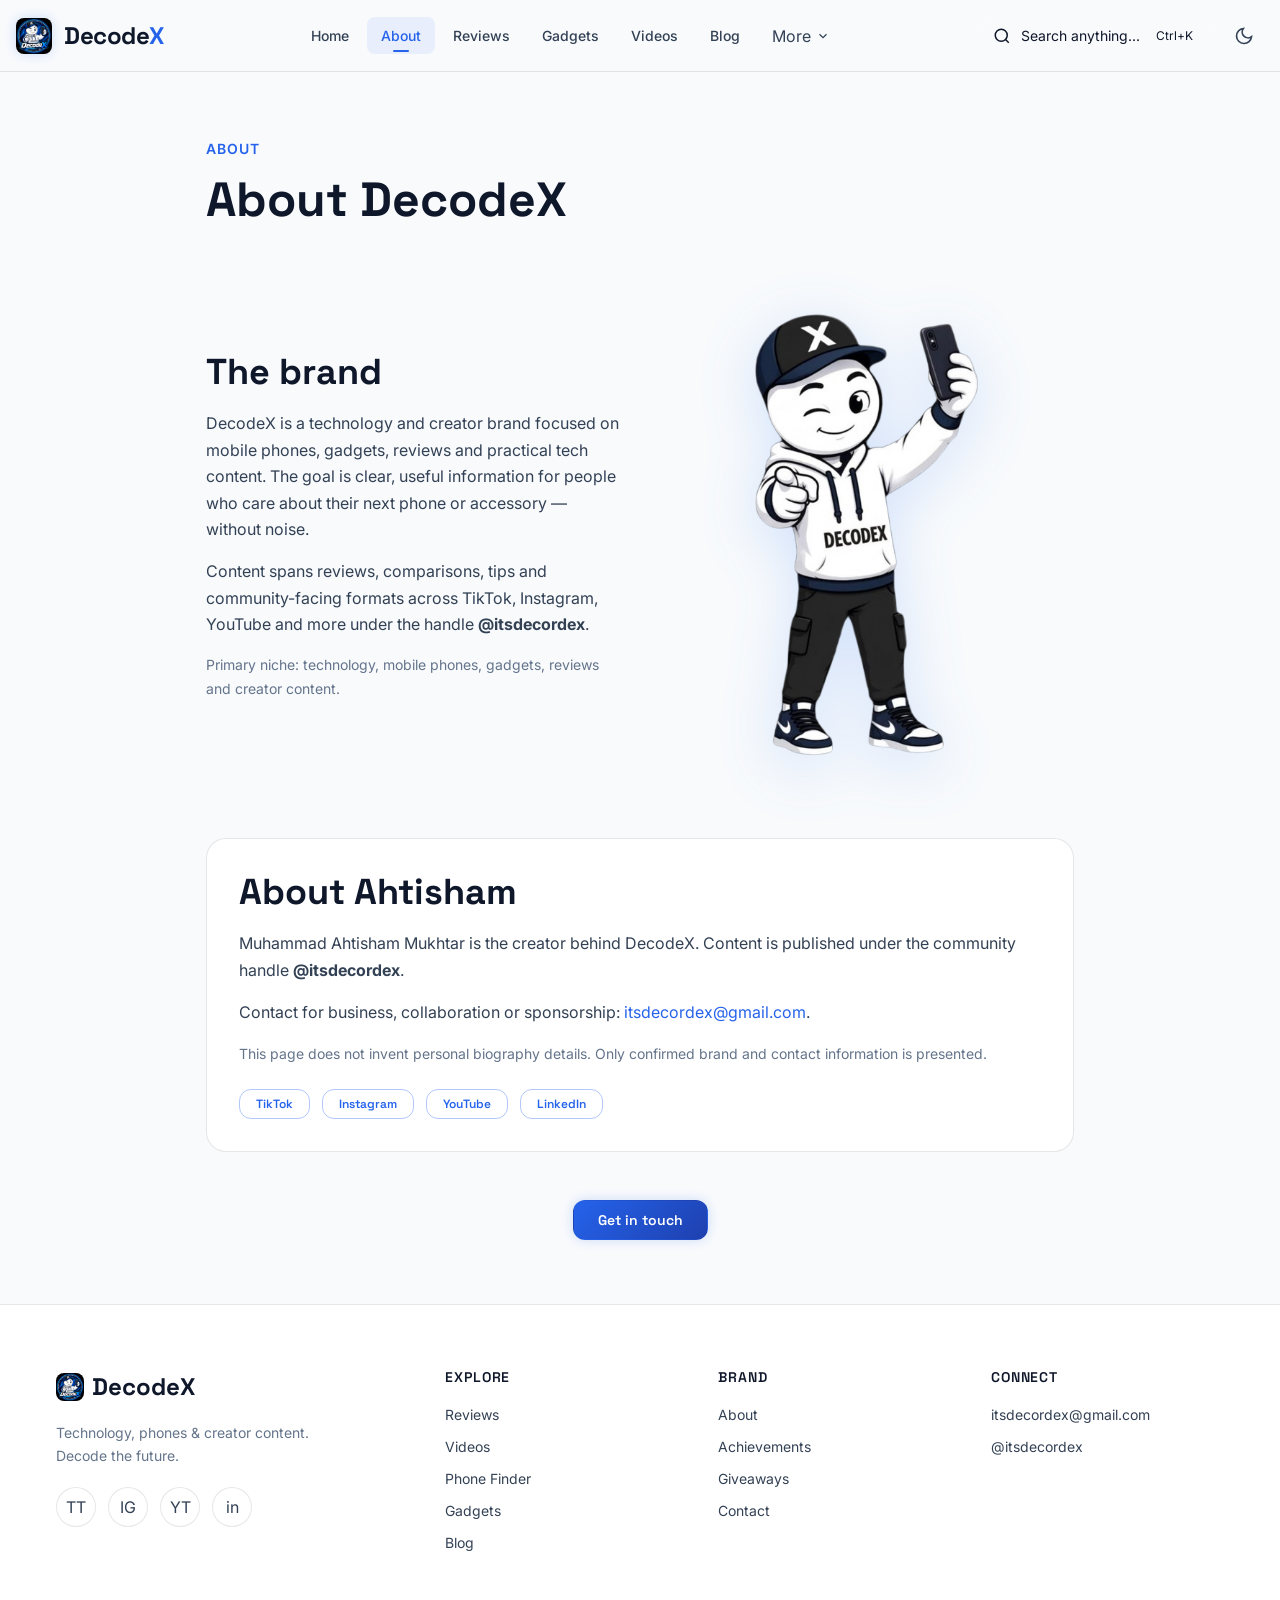
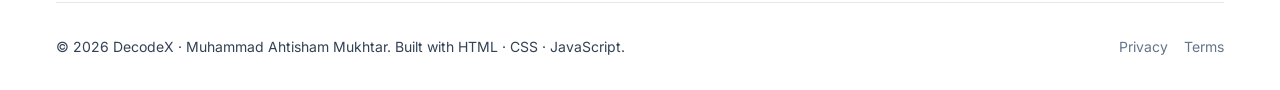
==== commit 4a97cbe9: "Initial commit" ====
--- a/decodex/pages/about.html
+++ b/decodex/pages/about.html
@@ -13,40 +13,8 @@
   <link rel="stylesheet" href="../css/base.css">
   <link rel="stylesheet" href="../css/layout.css">
   <link rel="stylesheet" href="../css/components.css">
-</head>
-<body>
-  <div id="scroll-progress" class="scroll-progress"></div>
-  <header class="site-header">
-    <div class="header-inner">
-      <a href="../index.html" class="logo"><img src="../assets/images/logo.png" alt="DecodeX" class="logo__mark"><span class="logo__text">Decode<span>X</span></span></a>
-      <nav class="nav-desktop" aria-label="Main">
-        <a href="../index.html" class="nav-link">Home</a>
-        <a href="about.html" class="nav-link active">About</a>
-        <a href="videos.html" class="nav-link">Videos</a>
-        <a href="reviews.html" class="nav-link">Reviews</a>
-        <a href="gadgets.html" class="nav-link">Gadgets</a>
-        <a href="achievements.html" class="nav-link">Achievements</a>
-        <a href="giveaways.html" class="nav-link">Giveaways</a>
-        <a href="blog.html" class="nav-link">Blog</a>
-        <a href="contact.html" class="nav-link">Contact</a>
-      </nav>
-      <div class="header-actions">
-        <button class="search-toggle" data-search-open aria-label="Search"><svg width="20" height="20" viewBox="0 0 24 24" fill="none" stroke="currentColor" stroke-width="2"><circle cx="11" cy="11" r="8"/><path d="m21 21-4.3-4.3"/></svg></button>
-        <button id="theme-toggle" class="theme-toggle" aria-label="Toggle theme"></button>
-        <button id="menu-toggle" class="menu-toggle" aria-label="Menu" aria-expanded="false"><span class="menu-toggle__icon"><span></span><span></span><span></span></span></button>
-      </div>
-    </div>
-  </header>
-  <nav id="nav-mobile" class="nav-mobile">
-    <ul class="nav-mobile__list">
-      <li><a href="../index.html" class="nav-mobile__link">Home</a></li>
-      <li><a href="about.html" class="nav-mobile__link active">About</a></li>
-      <li><a href="videos.html" class="nav-mobile__link">Videos</a></li>
-      <li><a href="reviews.html" class="nav-mobile__link">Reviews</a></li>
-      <li><a href="finder.html" class="nav-mobile__link">Phone Finder</a></li>
-      <li><a href="contact.html" class="nav-mobile__link">Contact</a></li>
-    </ul>
-  </nav>
+  
+  <div id="site-header"></div>
 
   <main>
     <section class="section">
@@ -101,22 +69,13 @@
     </section>
   </main>
 
-  <footer class="site-footer">
-    <div class="container">
-      <div class="footer-bottom" style="border:none;padding-top:0">
-        <p>© <span id="year"></span> DecodeX · Muhammad Ahtisham Mukhtar</p>
-        <div class="footer-bottom__links">
-          <a href="../index.html">Home</a>
-          <a href="contact.html">Contact</a>
-        </div>
-      </div>
-    </div>
-  </footer>
+ <div id="site-footer"></div>
   <button id="back-to-top" class="back-to-top" aria-label="Back to top"><svg width="20" height="20" viewBox="0 0 24 24" fill="none" stroke="currentColor" stroke-width="2"><path d="M18 15l-6-6-6 6"/></svg></button>
   <div id="search-overlay" class="search-overlay" role="dialog" aria-modal="true"><div class="search-modal"><div class="search-input-wrap"><input type="search" id="search-input" placeholder="Search…" aria-label="Search"><button id="search-close" class="btn btn--ghost btn--sm">Esc</button></div><div id="search-results" class="search-results"></div></div></div>
   <script>document.getElementById('year').textContent=new Date().getFullYear();</script>
   <script src="../data/phones.js"></script>
   <script src="../data/videos.js"></script>
+  <script src="../js/partials.js"></script>
   <script src="../js/app.js"></script>
 </body>
 </html>
--- a/decodex/css/layout.css
+++ b/decodex/css/layout.css
@@ -226,11 +226,11 @@
   position: relative;
   min-height: calc(100vh - var(--header-height));
   display: flex;
-  align-items: center;
+  align-items: flex-start;
+  padding-top: var(--space-12);
   overflow: hidden;
   background: var(--gradient-hero);
 }
-
 .hero::before {
   content: '';
   position: absolute;
@@ -246,7 +246,8 @@
   align-items: center;
   position: relative;
   z-index: 1;
-  padding-block: var(--space-12);
+  padding-block: var(--space-4);
+  padding-bottom: var(--space-12);
 }
 
 @media (min-width: 900px) {
@@ -258,8 +259,16 @@
 
 .hero-content {
   max-width: 580px;
-}
-
+  position: relative;
+}
+.hero-sparkle {
+  position: absolute;
+  top: -2.5rem;
+  left: 0.5rem;
+  color: var(--color-accent);
+  opacity: 0.6;
+  animation: float 5s ease-in-out infinite;
+}
 .hero-eyebrow {
   display: inline-flex;
   align-items: center;
@@ -286,7 +295,21 @@
   color: var(--color-accent);
   position: relative;
 }
-
+.hero-title__italic {
+  color: var(--color-accent);
+  font-style: italic;
+  position: relative;
+  display: inline-block;
+}
+.hero-title__italic::after {
+  content: '';
+  position: absolute;
+  left: -2%;
+  right: -2%;
+  bottom: -0.15em;
+  height: 0.5em;
+  background: url("data:image/svg+xml,%3Csvg xmlns='http://www.w3.org/2000/svg' viewBox='0 0 300 20' preserveAspectRatio='none'%3E%3Cpath d='M2 14 Q150 2 298 14' stroke='%233b82f6' stroke-width='3' fill='none' stroke-linecap='round'/%3E%3C/svg%3E") no-repeat center / 100% 100%;
+}
 .hero-desc {
   font-size: var(--fs-lg);
   color: var(--color-text-secondary);
@@ -360,7 +383,45 @@
   pointer-events: none;
   z-index: -1;
 }
-
+.hero-character__tagline {
+  position: absolute;
+   top: 2%;
+  right: 8%;
+  font-family: 'Caveat', cursive;
+  font-size: 1.8rem;
+  font-weight: 700;
+  line-height: 1.15;
+  color: var(--color-text-primary);
+  text-align: right;
+  transform: rotate(-4deg);
+}
+.hero-float {
+  position: absolute;
+  display: flex;
+  align-items: center;
+  justify-content: center;
+  width: 52px;
+  height: 52px;
+  border-radius: 50%;
+  background: rgba(59, 130, 246, 0.12);
+  border: 1px solid rgba(59, 130, 246, 0.35);
+  color: var(--color-accent);
+  backdrop-filter: blur(4px);
+  animation: float 5s ease-in-out infinite;
+}
+
+.hero-float--1 { top: 8%;  left: 2%;  animation-delay: 0s; }
+.hero-float--2 { top: 32%; left: -6%; animation-delay: 0.6s; }
+.hero-float--3 { top: 58%; left: 0%;  animation-delay: 1.2s; }
+.hero-float--4 { top: 22%; right: 4%; animation-delay: 0.3s; }
+.hero-float--5 { top: 55%; right: 8%; animation-delay: 0.9s; }
+
+@media (max-width: 768px) {
+  .hero-float {
+    width: 38px;
+    height: 38px;
+  }
+}
 /* ========== FOOTER ========== */
 .site-footer {
   background: var(--color-bg-secondary);
--- a/decodex/css/components.css
+++ b/decodex/css/components.css
@@ -810,3 +810,151 @@
   border-radius: var(--radius-sm);
   font-weight: var(--fw-semibold);
 }
+.search-bar-trigger {
+  display: flex;
+  align-items: center;
+  gap: 0.6rem;
+  background: rgba(255, 255, 255, 0.06);
+  border: 1px solid rgba(255, 255, 255, 0.12);
+  border-radius: var(--radius-full);
+  padding: 0.55rem 0.9rem;
+  color: var(--text-secondary);
+  cursor: pointer;
+  min-width: 220px;
+  font-size: var(--fs-sm);
+}
+
+.search-bar-trigger:hover {
+  border-color: var(--color-primary);
+}
+
+.search-bar-trigger span {
+  flex: 1;
+  text-align: left;
+}
+
+.search-bar-trigger kbd {
+  background: rgba(255, 255, 255, 0.1);
+  border-radius: var(--radius-sm);
+  padding: 0.15rem 0.45rem;
+  font-size: var(--fs-xs);
+  font-family: inherit;
+}
+.nav-dropdown {
+  position: relative;
+}
+
+.nav-dropdown__btn {
+  display: flex;
+  align-items: center;
+  gap: 0.3rem;
+  background: none;
+  border: none;
+  cursor: pointer;
+  font: inherit;
+}
+
+.nav-dropdown__menu {
+  position: absolute;
+  top: calc(100% + 0.5rem);
+  left: 0;
+  min-width: 180px;
+  background: var(--bg-elevated, #0f1c33);
+  border: 1px solid rgba(255, 255, 255, 0.12);
+  border-radius: var(--radius-md);
+  padding: 0.4rem;
+  display: flex;
+  flex-direction: column;
+  gap: 0.15rem;
+  opacity: 0;
+  visibility: hidden;
+  transform: translateY(-6px);
+  transition: all 0.2s ease;
+  z-index: 100;
+}
+
+.nav-dropdown.open .nav-dropdown__menu {
+  opacity: 1;
+  visibility: visible;
+  transform: translateY(0);
+}
+
+.nav-dropdown__menu a {
+  padding: 0.55rem 0.8rem;
+  border-radius: var(--radius-sm);
+  color: var(--text-secondary);
+  text-decoration: none;
+  font-size: var(--fs-sm);
+}
+
+.nav-dropdown__menu a:hover {
+  background: rgba(59, 130, 246, 0.15);
+  color: var(--text-primary);
+}
+
+.nav-dropdown.open .nav-dropdown__btn svg {
+  transform: rotate(180deg);
+}
+
+.nav-dropdown__btn svg {
+  transition: transform 0.2s ease;
+}
+.video-modal {
+  position: fixed;
+  inset: 0;
+  z-index: 999;
+  display: none;
+  align-items: center;
+  justify-content: center;
+}
+
+.video-modal.open {
+  display: flex;
+}
+
+.video-modal__backdrop {
+  position: absolute;
+  inset: 0;
+  background: rgba(0, 0, 0, 0.85);
+}
+
+.video-modal__box {
+  position: relative;
+  z-index: 1;
+  width: min(420px, 90vw);
+  max-height: 85vh;
+  background: #000;
+  border-radius: var(--radius-lg);
+  overflow: hidden;
+}
+
+.video-modal__frame {
+  position: relative;
+  width: 100%;
+  aspect-ratio: 9 / 16;
+}
+
+.video-modal__frame iframe {
+  position: absolute;
+  inset: 0;
+  width: 100%;
+  height: 100%;
+  border: 0;
+}
+
+.video-modal__close {
+  position: absolute;
+  top: 0.6rem;
+  right: 0.6rem;
+  z-index: 2;
+  width: 36px;
+  height: 36px;
+  border-radius: 50%;
+  background: rgba(255, 255, 255, 0.15);
+  color: #fff;
+  border: none;
+  cursor: pointer;
+  display: flex;
+  align-items: center;
+  justify-content: center;
+}
